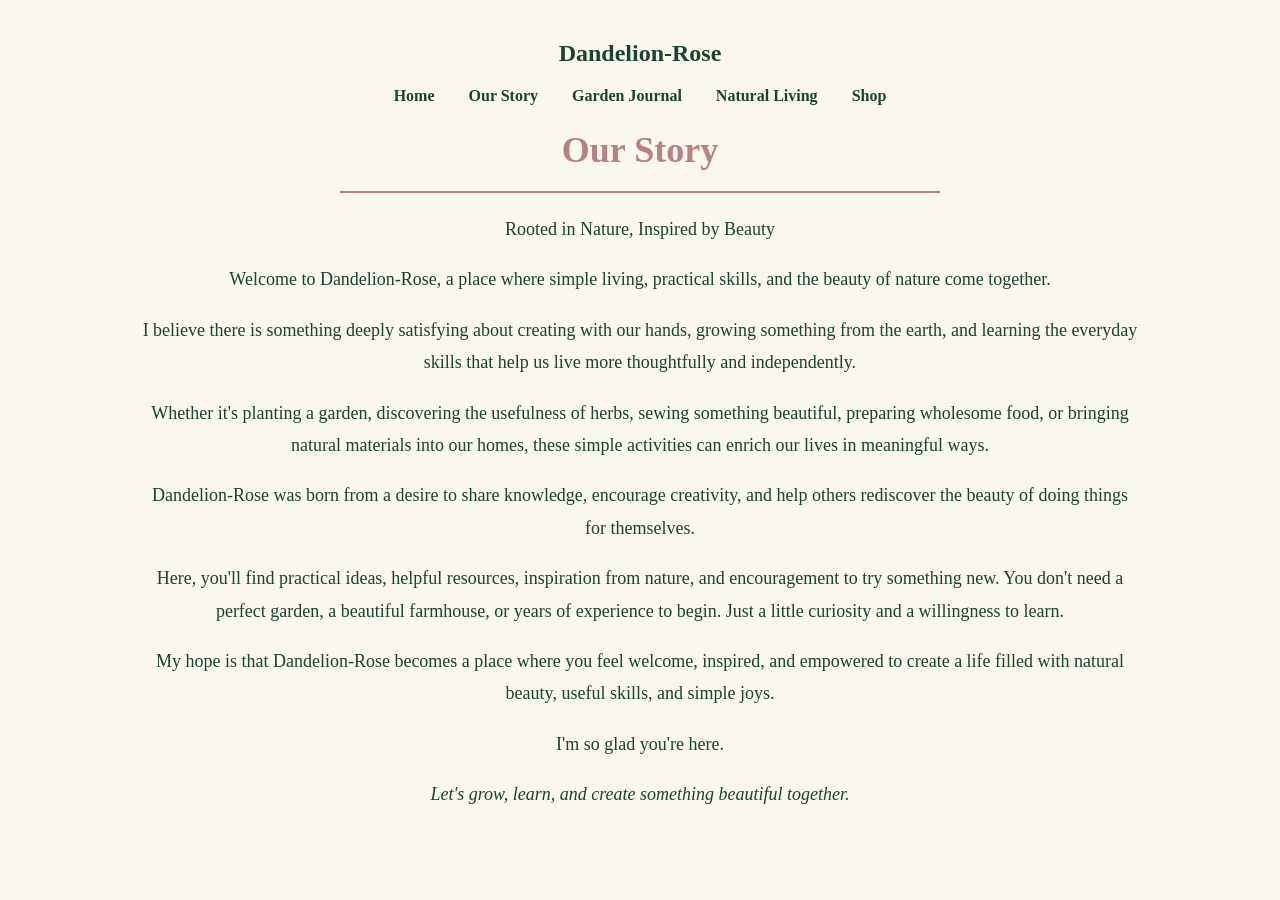
==== our-story.html @ c15bcf6c "Add files via upload" ====
<!DOCTYPE html>
<html lang="en">

<head>
    <meta charset="UTF-8">
    <title>Our Story | Dandelion-Rose</title>
    <link rel="stylesheet" href="style.css">
</head>

<body>
    <header>
        <h2>Dandelion-Rose</h2>
        <nav>
            <a href="index.html">Home</a>
            <a href="our-story.html">Our Story</a>
            <a href="garden-journal.html">Garden Journal</a>
            <a href="natural-living.html">Natural Living</a>
            <a href="shop.html">Shop</a>
        </nav>
    </header>

    <h1>Our Story</h1>
    <hr>
    <p>Rooted in Nature, Inspired by Beauty</p>
    <p>
        Welcome to Dandelion-Rose, a place where simple living,
        practical skills, and the beauty of nature come together.
    </p>
    <p>
        I believe there is something deeply satisfying about
        creating with our hands, growing something from the earth,
        and learning the everyday skills that help us live more
        thoughtfully and independently.
    </p>
    <p>
        Whether it's planting a garden, discovering the usefulness
        of herbs, sewing something beautiful, preparing wholesome
        food, or bringing natural materials into our homes, these
        simple activities can enrich our lives in meaningful ways.
    </p>
    <p>
        Dandelion-Rose was born from a desire to share knowledge,
        encourage creativity, and help others rediscover the
        beauty of doing things for themselves.
    </p>
    <p>
        Here, you'll find practical ideas, helpful resources,
        inspiration from nature, and encouragement to try
        something new. You don't need a perfect garden, a
        beautiful farmhouse, or years of experience to begin.
        Just a little curiosity and a willingness to learn.
    </p>
    <p>
        My hope is that Dandelion-Rose becomes a place where you
        feel welcome, inspired, and empowered to create a life
        filled with natural beauty, useful skills, and simple joys.
    </p>

    <p>
        I'm so glad you're here.
    </p>

    <p>
        <em>Let's grow, learn, and create something beautiful together.</em>
    </p>

</body>

</html>
---- style.css ----
body {
    background-color: #FAF7EF;
    color: #1B4332;
    font-family: Georgia, serif;
    text-align: center;
}

h1 {
    color: #B98282;
    font-size: 42px;
}

p {
    font-size: 20px;
}

img {
    width: 90%;
    max-width: 1000px;
    height: auto;
    border-radius: 15px;
}

nav {
    margin: 20px 0;
}

nav a {
    color: #1B4332;
    text-decoration: none;
    margin: 0 15px;
    font-weight: bold;
}

nav a:hover {
    color: #B98282;
}

body {
    max-width: 1000px;
    margin: 0 auto;
    padding: 20px;
}

p {
    line-height: 1.8;
    font-size: 18px;
}

h1 {
    color: #B98282;
    font-size: 36px;
    margin-bottom: 20px;
}

hr {
    border: none;
    border-top: 2px solid #B98282;
    width: 60%;
    margin: 20px auto;
}

article {
    background-color: #FFFDF7;
    padding: 30px;
    margin: 30px auto;
    border-radius: 15px;
    max-width: 800px;
    text-align: left;
}

article h2 {
    color: #B98282;
    font-size: 28px;
    text-align: center;
}

article h3 {
    color: #1B4332;
    font-size: 22px;
    margin-top: 30px;
}

article {
    border: 2px solid #B98282;
}

article img {
    width: 100%;
    max-width: 600px;
    height: auto;
    display: block;
    margin: 20px auto;
    border-radius: 12px;
}
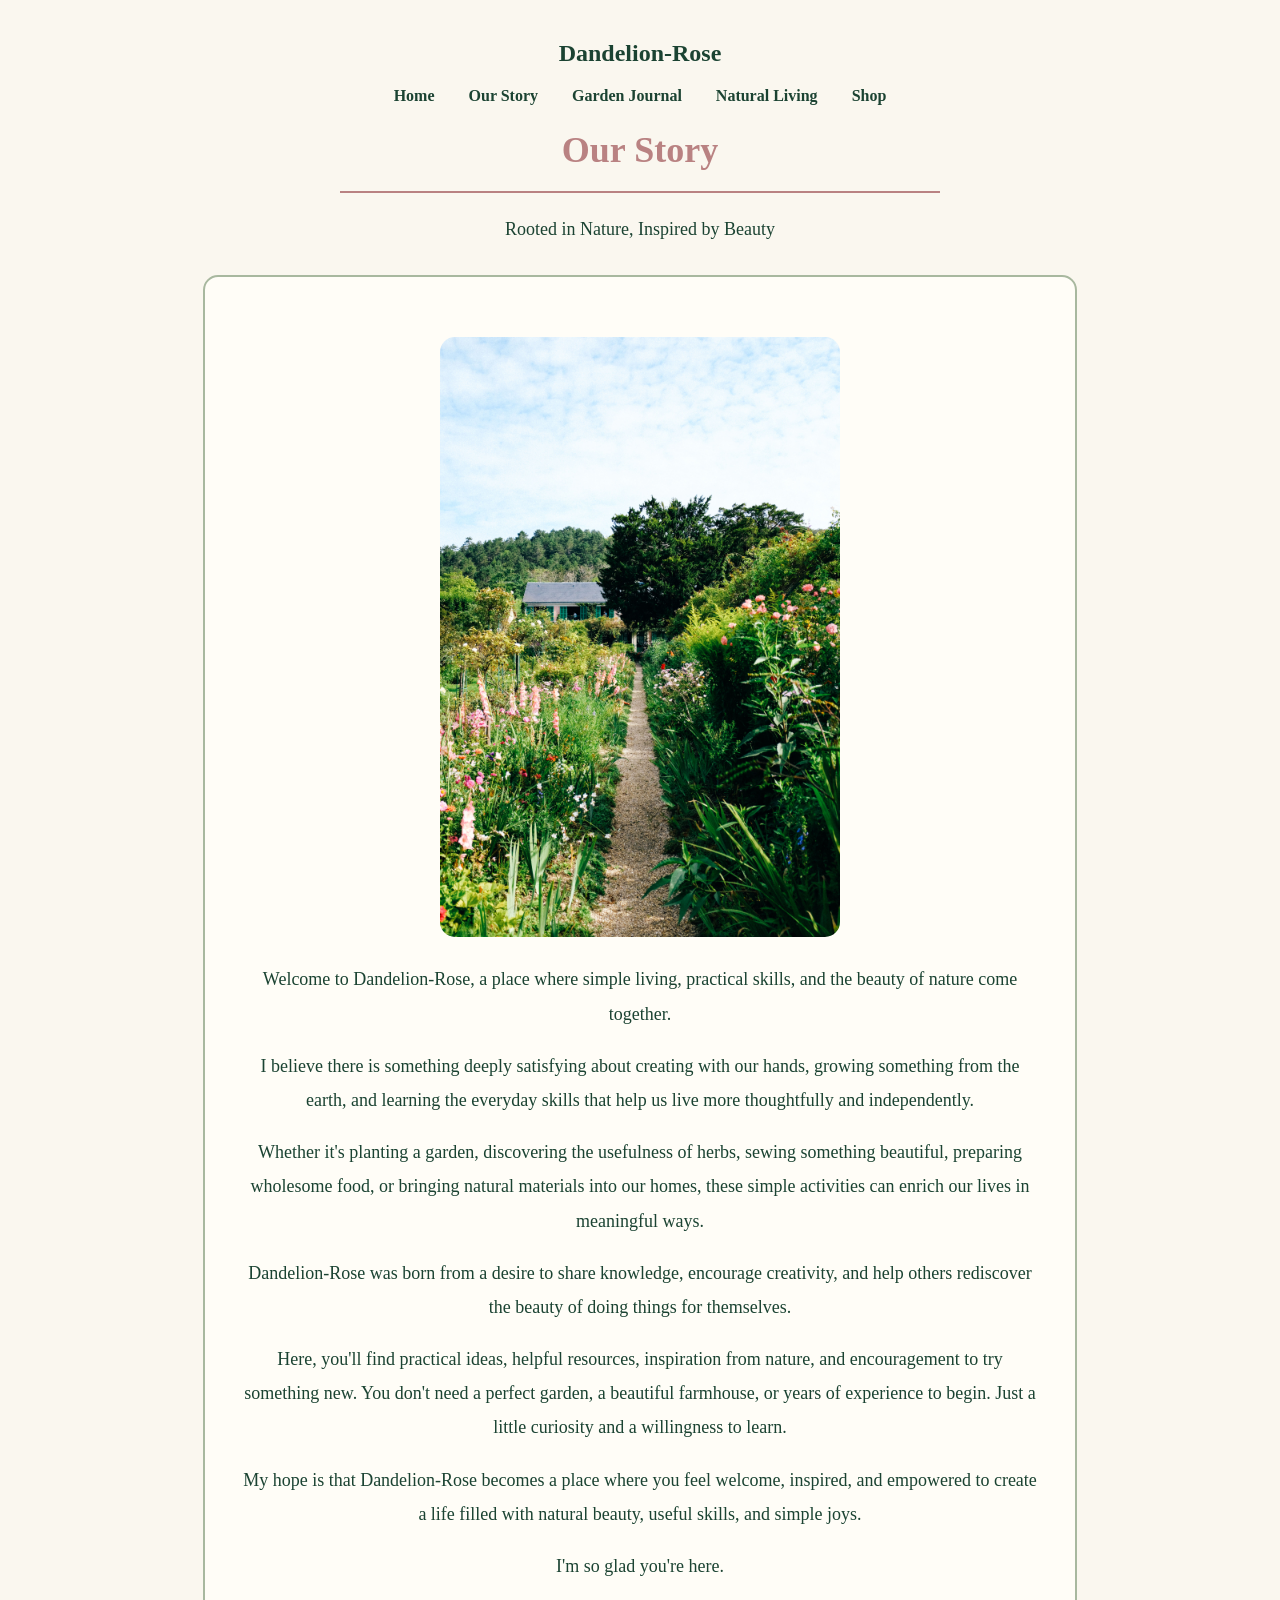
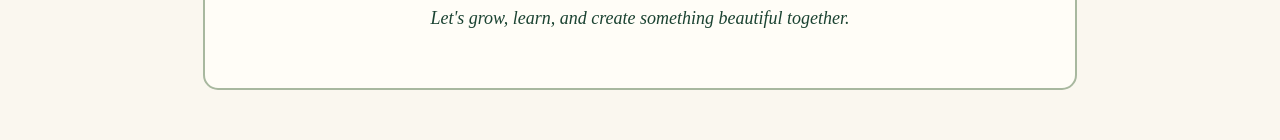
==== commit fe39ddd6: "Add files via upload" ====
--- a/our-story.html
+++ b/our-story.html
@@ -22,47 +22,58 @@
     <h1>Our Story</h1>
     <hr>
     <p>Rooted in Nature, Inspired by Beauty</p>
-    <p>
-        Welcome to Dandelion-Rose, a place where simple living,
-        practical skills, and the beauty of nature come together.
-    </p>
-    <p>
-        I believe there is something deeply satisfying about
-        creating with our hands, growing something from the earth,
-        and learning the everyday skills that help us live more
-        thoughtfully and independently.
-    </p>
-    <p>
-        Whether it's planting a garden, discovering the usefulness
-        of herbs, sewing something beautiful, preparing wholesome
-        food, or bringing natural materials into our homes, these
-        simple activities can enrich our lives in meaningful ways.
-    </p>
-    <p>
-        Dandelion-Rose was born from a desire to share knowledge,
-        encourage creativity, and help others rediscover the
-        beauty of doing things for themselves.
-    </p>
-    <p>
-        Here, you'll find practical ideas, helpful resources,
-        inspiration from nature, and encouragement to try
-        something new. You don't need a perfect garden, a
-        beautiful farmhouse, or years of experience to begin.
-        Just a little curiosity and a willingness to learn.
-    </p>
-    <p>
-        My hope is that Dandelion-Rose becomes a place where you
-        feel welcome, inspired, and empowered to create a life
-        filled with natural beauty, useful skills, and simple joys.
-    </p>
 
-    <p>
-        I'm so glad you're here.
-    </p>
+    <div class="story-content">
 
-    <p>
-        <em>Let's grow, learn, and create something beautiful together.</em>
-    </p>
+
+
+        <img src="garden-path.jpg" alt="A beautiful garden pathway surrounded by nature"
+            style="width: 50%; max-width: 450px; height: auto; border-radius: 15px; display: block; margin: 25px auto;">
+
+        <p>
+            Welcome to Dandelion-Rose, a place where simple living,
+            practical skills, and the beauty of nature come together.
+        </p>
+        <p>
+            I believe there is something deeply satisfying about
+            creating with our hands, growing something from the earth,
+            and learning the everyday skills that help us live more
+            thoughtfully and independently.
+        </p>
+        <p>
+            Whether it's planting a garden, discovering the usefulness
+            of herbs, sewing something beautiful, preparing wholesome
+            food, or bringing natural materials into our homes, these
+            simple activities can enrich our lives in meaningful ways.
+        </p>
+        <p>
+            Dandelion-Rose was born from a desire to share knowledge,
+            encourage creativity, and help others rediscover the
+            beauty of doing things for themselves.
+        </p>
+        <p>
+            Here, you'll find practical ideas, helpful resources,
+            inspiration from nature, and encouragement to try
+            something new. You don't need a perfect garden, a
+            beautiful farmhouse, or years of experience to begin.
+            Just a little curiosity and a willingness to learn.
+        </p>
+        <p>
+            My hope is that Dandelion-Rose becomes a place where you
+            feel welcome, inspired, and empowered to create a life
+            filled with natural beauty, useful skills, and simple joys.
+        </p>
+
+        <p>
+            I'm so glad you're here.
+        </p>
+
+        <p>
+            <em>Let's grow, learn, and create something beautiful together.</em>
+        </p>
+
+    </div>
+
 
 </body>
 
--- a/style.css
+++ b/style.css
@@ -92,4 +92,116 @@
     display: block;
     margin: 20px auto;
     border-radius: 12px;
+}
+
+
+/* Dandelion-Rose Homepage */
+
+.welcome {
+    margin: 30px auto 50px;
+}
+
+.welcome h2 {
+    color: #B98282;
+    font-size: 28px;
+}
+
+.welcome p {
+    max-width: 750px;
+    margin: 20px auto;
+}
+
+.discover {
+    margin: 50px auto;
+}
+
+.discover h2 {
+    color: #1B4332;
+    font-size: 32px;
+    margin-bottom: 30px;
+}
+
+/* Botanical feature cards */
+
+.feature-grid {
+    display: grid;
+    grid-template-columns: repeat(2, 1fr);
+    gap: 25px;
+}
+
+.feature-card {
+    background-color: #FFFDF7;
+    border: 2px solid #A8B89F;
+    border-radius: 15px;
+    padding: 25px;
+    box-shadow: 0 4px 12px rgba(27, 67, 50, 0.08);
+}
+
+.feature-card h3 {
+    color: #B98282;
+    font-size: 23px;
+}
+
+.feature-card p {
+    color: #1B4332;
+    font-size: 17px;
+    line-height: 1.7;
+}
+
+.feature-card a,
+.our-story-preview a {
+    color: #1B4332;
+    font-weight: bold;
+}
+
+.feature-card a:hover,
+.our-story-preview a:hover {
+    color: #B98282;
+}
+
+/* Our Story preview */
+
+.our-story-preview {
+    background-color: #F3E9E4;
+    border-radius: 15px;
+    padding: 30px;
+    margin: 50px auto;
+}
+
+.our-story-preview h2 {
+    color: #B98282;
+}
+
+/* Smaller screens */
+
+@media (max-width: 650px) {
+    .feature-grid {
+        grid-template-columns: 1fr;
+    }
+}
+
+
+/* Make homepage card photographs uniform */
+.feature-card img {
+    width: 70%;
+    height: 200px;
+    object-fit: cover;
+    border-radius: 12px;
+    display: block;
+    margin: 15px auto;
+}
+
+
+/* Our Story Page */
+.story-content {
+    background-color: #FFFDF7;
+    border: 2px solid #A8B89F;
+    border-radius: 15px;
+    padding: 35px;
+    margin: 30px auto;
+    max-width: 800px;
+}
+
+.story-content p {
+    line-height: 1.9;
 }
